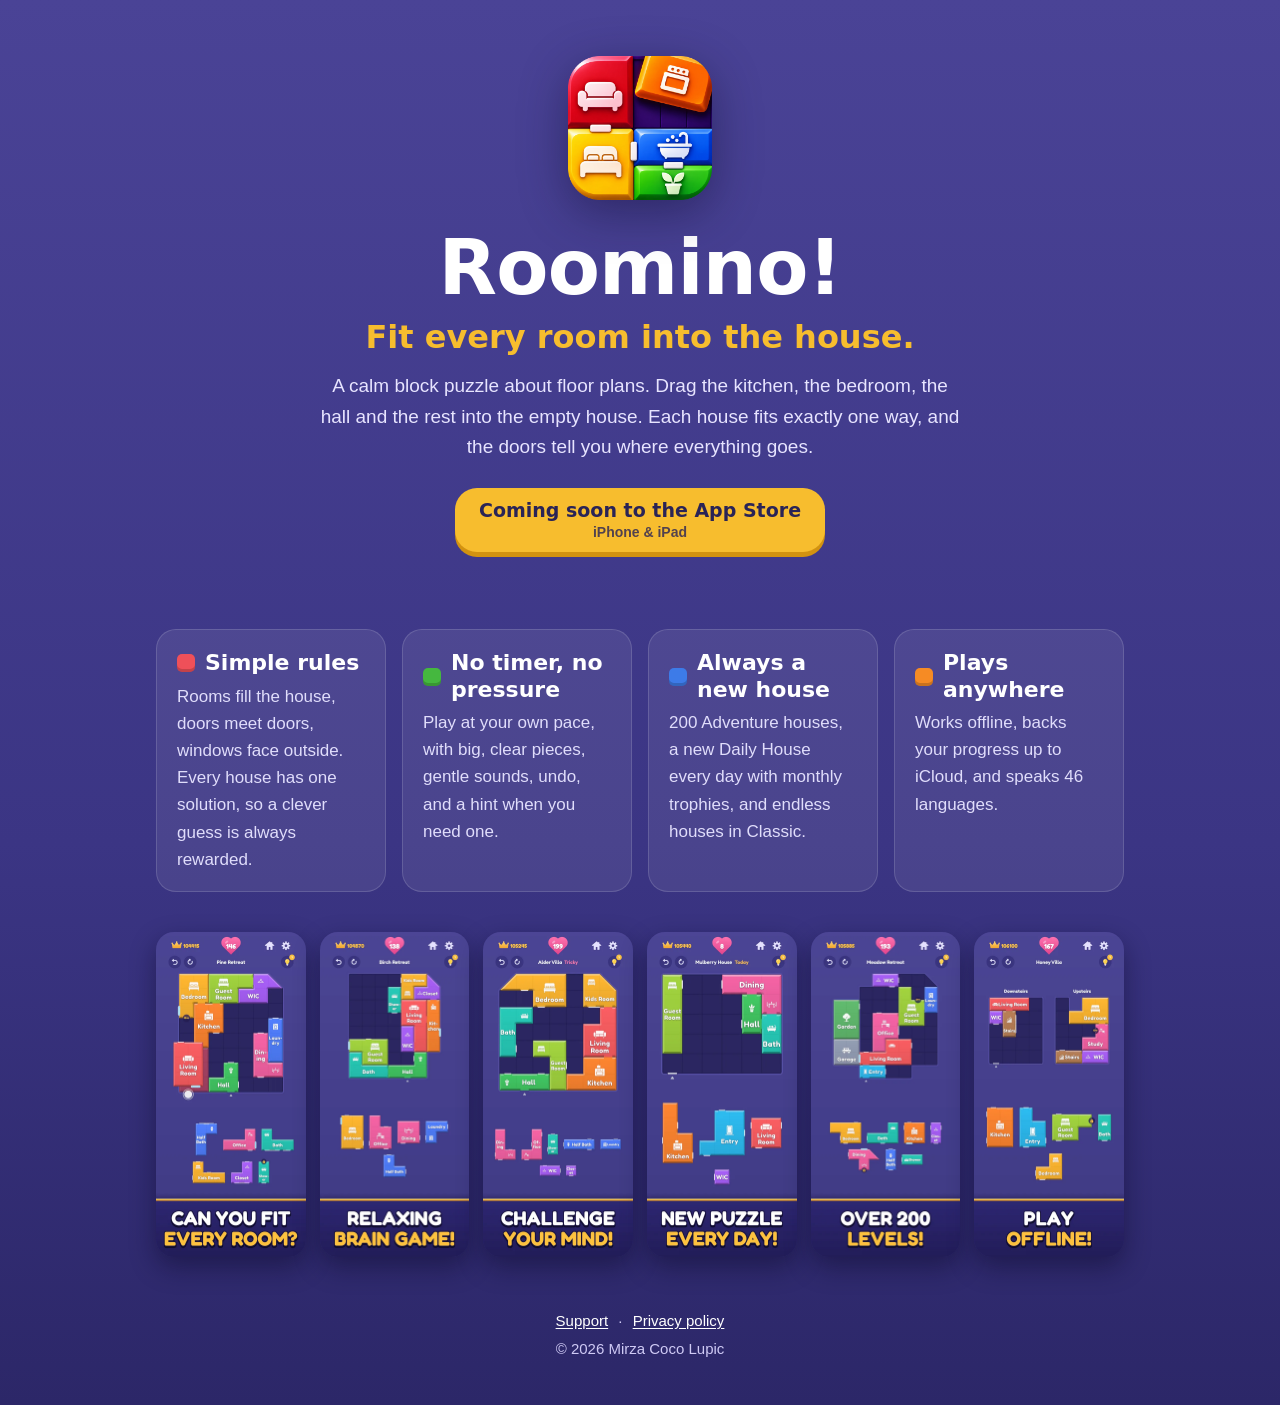
==== index.html @ 7a7bc730 "Roomino! website: landing page, privacy policy and support Co-Authored-By: Claude Opus 5.5 <noreply@" ====
<!doctype html>
<html lang="en">
<head>
<meta charset="utf-8">
<meta name="viewport" content="width=device-width, initial-scale=1">
<title>Roomino! – a calm floor-plan puzzle</title>
<meta name="description" content="Fit every room into the house, and make every door meet a door. A calm block puzzle about floor plans, with 200 houses and a new house every day. For iPhone and iPad.">
<meta name="theme-color" content="#4a4396">
<meta name="color-scheme" content="light">
<link rel="canonical" href="https://roominogame.com/">
<link rel="icon" href="/favicon.ico" sizes="any">
<link rel="icon" type="image/png" href="/favicon-32.png" sizes="32x32">
<link rel="apple-touch-icon" href="/apple-touch-icon.png">
<link rel="stylesheet" href="/assets/site.css">
<meta property="og:type" content="website">
<meta property="og:site_name" content="Roomino!">
<meta property="og:title" content="Roomino! – a calm floor-plan puzzle">
<meta property="og:description" content="Fit every room into the house, and make every door meet a door. For iPhone and iPad.">
<meta property="og:url" content="https://roominogame.com/">
<meta property="og:image" content="https://roominogame.com/assets/og-image.png">
<meta property="og:image:width" content="1200">
<meta property="og:image:height" content="630">
<meta name="twitter:card" content="summary_large_image">
</head>
<body class="home">
<main class="wrap">
  <section class="hero">
    <img class="icon" src="/assets/icon-512.png" width="144" height="144" alt="The Roomino! app icon: colourful rooms fitted together">
    <h1>Roomino!</h1>
    <p class="tagline">Fit every room into the house.</p>
    <p class="lead">A calm block puzzle about floor plans. Drag the kitchen, the bedroom, the hall and the rest into the empty house. Each house fits exactly one way, and the doors tell you where everything goes.</p>
    <p class="soon">Coming soon to the App Store<small>iPhone &amp; iPad</small></p>
  </section>

  <section class="features" aria-label="What's in the game">
    <div class="feature" style="--tile: var(--red)">
      <h2>Simple rules</h2>
      <p>Rooms fill the house, doors meet doors, windows face outside. Every house has one solution, so a clever guess is always rewarded.</p>
    </div>
    <div class="feature" style="--tile: var(--green)">
      <h2>No timer, no pressure</h2>
      <p>Play at your own pace, with big, clear pieces, gentle sounds, undo, and a hint when you need one.</p>
    </div>
    <div class="feature" style="--tile: var(--blue)">
      <h2>Always a new house</h2>
      <p>200 Adventure houses, a new Daily House every day with monthly trophies, and endless houses in Classic.</p>
    </div>
    <div class="feature" style="--tile: var(--orange)">
      <h2>Plays anywhere</h2>
      <p>Works offline, backs your progress up to iCloud, and speaks 46 languages.</p>
    </div>
  </section>

  <ul class="shots" aria-label="Screenshots">
    <li><img src="/assets/shots/1-can-you-fit-every-room.webp" width="600" height="1305" loading="lazy" alt="A half-built house with rooms waiting below it: can you fit every room?"></li>
    <li><img src="/assets/shots/2-relaxing-brain-game.webp" width="600" height="1305" loading="lazy" alt="A relaxing brain game"></li>
    <li><img src="/assets/shots/3-challenge-your-mind.webp" width="600" height="1305" loading="lazy" alt="Challenge your mind"></li>
    <li><img src="/assets/shots/4-new-puzzle-every-day.webp" width="600" height="1305" loading="lazy" alt="A new puzzle every day"></li>
    <li><img src="/assets/shots/5-over-200-levels.webp" width="600" height="1305" loading="lazy" alt="Over 200 levels on the Adventure map"></li>
    <li><img src="/assets/shots/6-play-offline.webp" width="600" height="1305" loading="lazy" alt="Play offline"></li>
  </ul>
</main>
<footer class="site-foot">
  <nav><a href="/support/">Support</a> · <a href="/privacy/">Privacy policy</a></nav>
  <div>© 2026 Mirza Coco Lupic</div>
</footer>
</body>
</html>
---- assets/site.css ----
/* roominogame.com: one stylesheet for every page. The colours are the game's: its purple, its gold, its rooms. */
:root {
  --purple: #4a4396; --purple-2: #3b3584; --purple-deep: #2c2768;
  --gold: #f7bd2e; --gold-deep: #d29210;
  --ink: #2a2456; --muted: #5f5a8c; --line: #e4e0f4; --mist: #f4f2fb; --paper: #ffffff; --link: #4637c2;
  --red: #ef5059; --orange: #f68b24; --green: #45b83f; --blue: #3d7be8; --pink: #e8559a; --teal: #1fae9d;
  --round: ui-rounded, "SF Pro Rounded", "Arial Rounded MT Bold", "Nunito", system-ui, sans-serif;
  --text: -apple-system, BlinkMacSystemFont, "Segoe UI", Roboto, "Helvetica Neue", Arial, sans-serif;
}
* { box-sizing: border-box; }
html { -webkit-text-size-adjust: 100%; text-size-adjust: 100%; }
body { margin: 0; font: 18px/1.6 var(--text); color: var(--ink); background: var(--mist); }
img { max-width: 100%; height: auto; display: block; }
a { color: var(--link); text-underline-offset: 2px; }
a:focus-visible, summary:focus-visible { outline: 3px solid var(--gold); outline-offset: 3px; border-radius: 6px; }
h1, h2, h3, .brand, .tagline, .soon, .mail { font-family: var(--round); font-weight: 800; }
h1, h2, h3 { line-height: 1.2; }
.wrap { max-width: 1000px; margin: 0 auto; padding: 0 16px; }

/* Landing page */
body.home { min-height: 100vh; color: #fff;
  background: var(--purple-deep) linear-gradient(180deg, var(--purple) 0%, var(--purple-2) 60%, var(--purple-deep) 100%) no-repeat; }
.hero { text-align: center; padding: 56px 0 28px; }
.hero .icon { width: 144px; height: 144px; margin: 0 auto 22px; filter: drop-shadow(0 12px 24px rgba(16, 12, 48, .45)); }
.hero h1 { font-size: clamp(46px, 10vw, 76px); margin: 0; letter-spacing: -0.01em; }
.tagline { color: var(--gold); font-size: clamp(22px, 4.6vw, 32px); margin: 4px 0 14px; line-height: 1.25; }
.lead { max-width: 640px; margin: 0 auto; color: #e7e4ff; font-size: 19px; }
.soon { display: inline-block; margin-top: 26px; padding: 10px 24px 11px; border-radius: 22px; background: var(--gold); color: var(--ink);
  font-size: clamp(16px, 4.6vw, 19px); line-height: 1.3; box-shadow: 0 5px 0 var(--gold-deep); }
.soon small { display: block; font: 600 14px/1.3 var(--text); opacity: .8; }

.features { display: grid; grid-template-columns: repeat(auto-fit, minmax(220px, 1fr)); gap: 16px; padding: 30px 0 10px; }
.feature { background: rgba(255, 255, 255, .08); border: 1px solid rgba(255, 255, 255, .14); border-radius: 20px; padding: 20px 20px 18px; }
.feature h2 { font-size: 22px; margin: 0 0 6px; display: flex; align-items: center; gap: 10px; }
.feature h2::before { content: ""; width: 18px; height: 18px; border-radius: 5px; background: var(--tile, var(--gold)); flex: none;
  box-shadow: inset 0 -3px 0 rgba(0, 0, 0, .18); }
.feature p { margin: 0; color: #e0ddfb; font-size: 17px; }

.shots { list-style: none; margin: 22px 0 0; padding: 8px 0 18px; display: grid; grid-auto-flow: column;
  grid-auto-columns: minmax(150px, 42%); gap: 14px; overflow-x: auto; scroll-snap-type: x mandatory; }
.shots li { scroll-snap-align: start; }
.shots img { border-radius: 18px; box-shadow: 0 10px 26px rgba(12, 9, 40, .45); }
@media (min-width: 900px) { .shots { grid-auto-flow: row; grid-template-columns: repeat(6, 1fr); overflow: visible; } }

/* Pages with text: support, privacy */
.bar { background: var(--purple); }
.bar .wrap { padding-top: 14px; padding-bottom: 14px; }
.bar a { color: #fff; text-decoration: none; display: inline-flex; align-items: center; gap: 10px; }
.bar img { width: 40px; height: 40px; }
.bar .brand { font-size: 23px; }
.page { max-width: 780px; margin: 0 auto; padding: 28px 16px 40px; }
.card { background: var(--paper); border: 1px solid var(--line); border-radius: 22px; padding: clamp(20px, 5vw, 44px); }
.page h1 { font-size: clamp(32px, 7vw, 44px); margin: 0 0 6px; }
.page h2 { font-size: 24px; margin: 36px 0 8px; }
.page h3 { font-size: 19px; margin: 22px 0 4px; }
.meta { color: var(--muted); margin: 0 0 18px; }
.page ul, .page ol { padding-left: 1.3em; }
.page li { margin: 4px 0; }
.mail { display: inline-block; margin: 6px 0 4px; padding: 10px 18px; border-radius: 14px; background: var(--gold); color: var(--ink);
  font-size: clamp(18px, 4.6vw, 22px); text-decoration: none; box-shadow: 0 4px 0 var(--gold-deep); overflow-wrap: anywhere; }
.note { background: var(--mist); border-radius: 14px; padding: 12px 16px; }
details { border-top: 1px solid var(--line); padding: 12px 0; }
details:last-of-type { border-bottom: 1px solid var(--line); }
summary { cursor: pointer; font-weight: 700; list-style: none; display: flex; gap: 10px; }
summary::-webkit-details-marker { display: none; }
summary::before { content: "+"; font: 800 20px/1.25 var(--round); color: var(--link); width: 14px; flex: none; }
details[open] summary::before { content: "\2013"; }
details p, details ol, details ul { margin: 8px 0 4px 24px; }

.site-foot { text-align: center; color: var(--muted); font-size: 15px; padding: 10px 16px 44px; }
.site-foot nav { margin-bottom: 4px; }
.site-foot a { margin: 0 6px; }
body.home .site-foot { color: #cfcaf5; padding-top: 34px; }
body.home .site-foot a { color: #fff; }
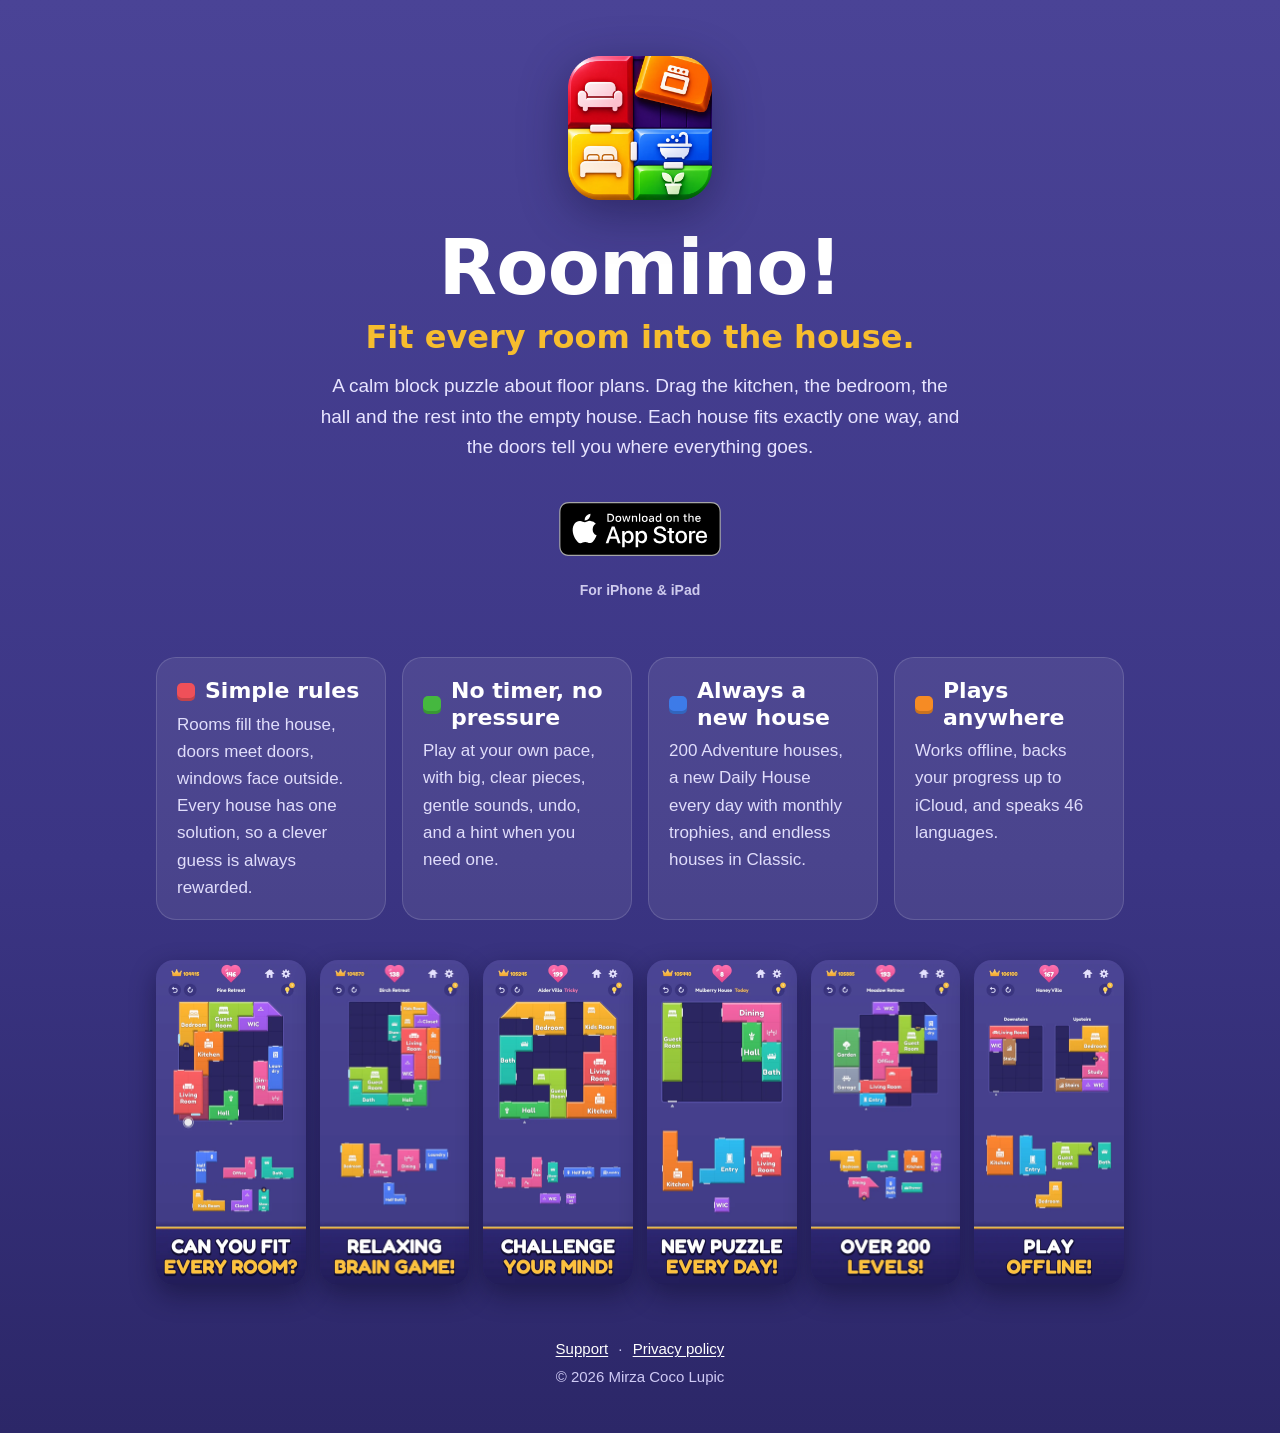
==== commit 81a5a4a0: "Roomino! is out: App Store badge and link instead of "Coming soon" Apple's official "Download on the" ====
--- a/index.html
+++ b/index.html
@@ -29,7 +29,10 @@
     <h1>Roomino!</h1>
     <p class="tagline">Fit every room into the house.</p>
     <p class="lead">A calm block puzzle about floor plans. Drag the kitchen, the bedroom, the hall and the rest into the empty house. Each house fits exactly one way, and the doors tell you where everything goes.</p>
-    <p class="soon">Coming soon to the App Store<small>iPhone &amp; iPad</small></p>
+    <p class="get">
+      <a class="store" href="https://apps.apple.com/app/id6832124341"><img src="/assets/app-store-badge.svg" width="162" height="54" alt="Download on the App Store"></a>
+      <small>For iPhone &amp; iPad</small>
+    </p>
   </section>
 
   <section class="features" aria-label="What's in the game">
--- a/assets/site.css
+++ b/assets/site.css
@@ -13,7 +13,7 @@
 img { max-width: 100%; height: auto; display: block; }
 a { color: var(--link); text-underline-offset: 2px; }
 a:focus-visible, summary:focus-visible { outline: 3px solid var(--gold); outline-offset: 3px; border-radius: 6px; }
-h1, h2, h3, .brand, .tagline, .soon, .mail { font-family: var(--round); font-weight: 800; }
+h1, h2, h3, .brand, .tagline, .mail { font-family: var(--round); font-weight: 800; }
 h1, h2, h3 { line-height: 1.2; }
 .wrap { max-width: 1000px; margin: 0 auto; padding: 0 16px; }
 
@@ -25,9 +25,11 @@
 .hero h1 { font-size: clamp(46px, 10vw, 76px); margin: 0; letter-spacing: -0.01em; }
 .tagline { color: var(--gold); font-size: clamp(22px, 4.6vw, 32px); margin: 4px 0 14px; line-height: 1.25; }
 .lead { max-width: 640px; margin: 0 auto; color: #e7e4ff; font-size: 19px; }
-.soon { display: inline-block; margin-top: 26px; padding: 10px 24px 11px; border-radius: 22px; background: var(--gold); color: var(--ink);
-  font-size: clamp(16px, 4.6vw, 19px); line-height: 1.3; box-shadow: 0 5px 0 var(--gold-deep); }
-.soon small { display: block; font: 600 14px/1.3 var(--text); opacity: .8; }
+/* Apple's own "Download on the App Store" badge, unaltered, with clear space of at least a quarter of its height */
+.get { margin: 26px 0 0; }
+.get .store { display: inline-block; padding: 14px; border-radius: 12px; }
+.get .store img { width: 162px; height: 54px; }
+.get small { display: block; margin-top: 2px; font: 600 14px/1.3 var(--text); color: #e7e4ff; opacity: .85; }
 
 .features { display: grid; grid-template-columns: repeat(auto-fit, minmax(220px, 1fr)); gap: 16px; padding: 30px 0 10px; }
 .feature { background: rgba(255, 255, 255, .08); border: 1px solid rgba(255, 255, 255, .14); border-radius: 20px; padding: 20px 20px 18px; }
